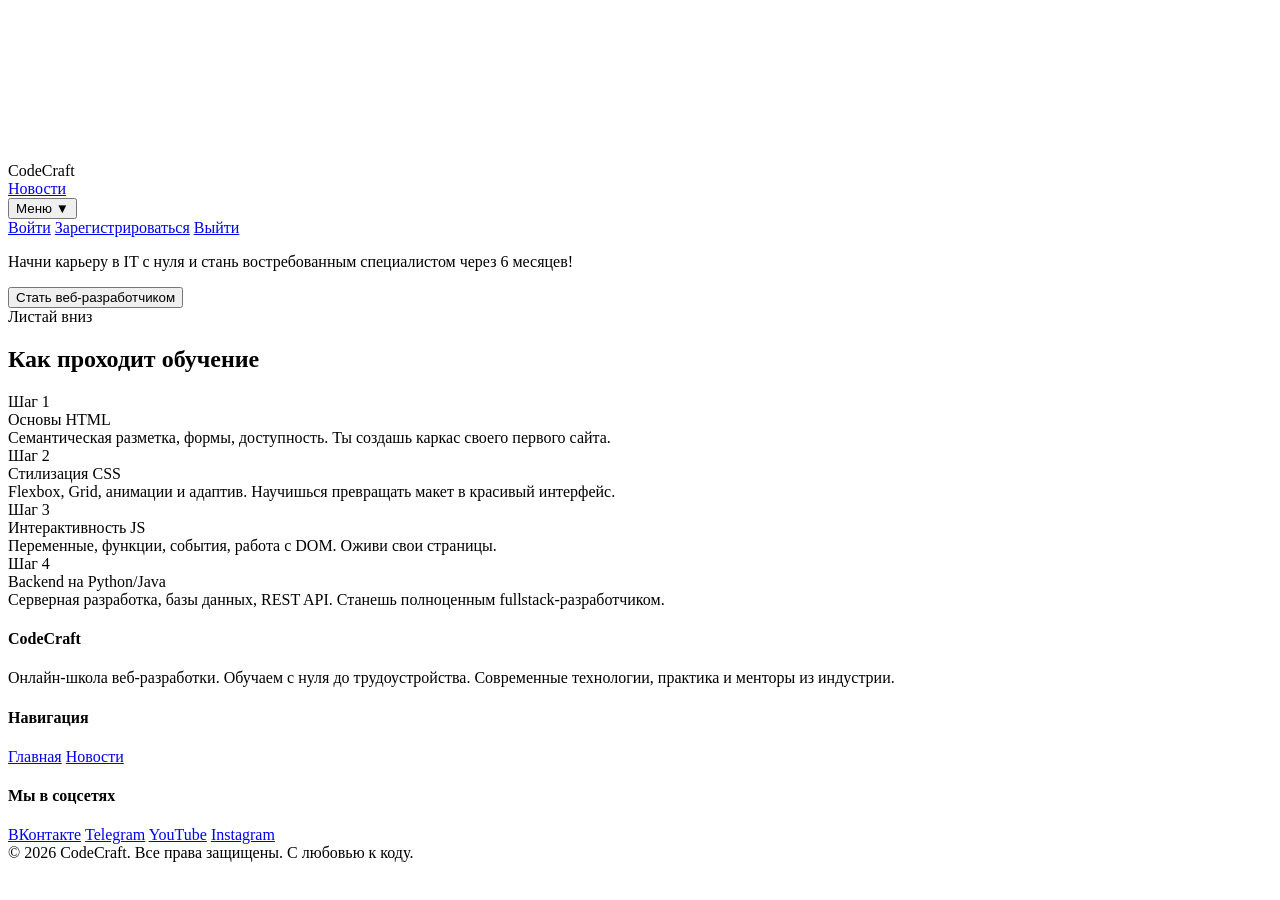
==== main.html @ d9e1cfe2 "Add files via upload" ====
<!DOCTYPE html>
<html lang="ru">
<head>
  <meta charset="UTF-8">
  <meta name="viewport" content="width=device-width, initial-scale=1.0">
  <title>CodeCraft – Стань веб-разработчиком</title>
  <link rel="stylesheet" href="../styles/reset.css">
  <link rel="stylesheet" href="../styles/style.css">
</head>
<body>
  <canvas id="codeCanvas"></canvas>

  <header class="header">
    <span class="logo">CodeCraft</span>
    <div class="nav-buttons">
      <a href="news.html" class="nav-link">Новости</a>
      <div class="dropdown">
        <button class="menu-btn" id="menuToggle">Меню ▼</button>
        <div class="dropdown-menu" id="dropdownMenu">
          <a href="index.html" class="login-link">Войти</a>
          <a href="reg.html" class="register-link">Зарегистрироваться</a>
          <a href="index.html" class="logout-link">Выйти</a>
        </div>
      </div>
    </div>
  </header>

  <div class="hero">
    <p class="motivation">Начни карьеру в IT с нуля и стань востребованным специалистом через 6 месяцев!</p>
    <button class="cta-button" onclick="redirectTo('main.html')">Стать веб-разработчиком</button>
    <div class="scroll-hint" id="scrollHint">
      <span>Листай вниз</span>
      <div class="scroll-arrow"></div>
    </div>
  </div>

  <section class="learning-section" id="learningSection">
    <h2 class="section-title">Как проходит обучение</h2>
    <div class="timeline">
      <div class="timeline-item">
        <div class="timeline-content">
          <div class="timeline-step">Шаг 1</div>
          <div class="timeline-title">Основы HTML</div>
          <div class="timeline-desc">Семантическая разметка, формы, доступность. Ты создашь каркас своего первого сайта.</div>
        </div>
      </div>
      <div class="timeline-item">
        <div class="timeline-content">
          <div class="timeline-step">Шаг 2</div>
          <div class="timeline-title">Стилизация CSS</div>
          <div class="timeline-desc">Flexbox, Grid, анимации и адаптив. Научишься превращать макет в красивый интерфейс.</div>
        </div>
      </div>
      <div class="timeline-item">
        <div class="timeline-content">
          <div class="timeline-step">Шаг 3</div>
          <div class="timeline-title">Интерактивность JS</div>
          <div class="timeline-desc">Переменные, функции, события, работа с DOM. Оживи свои страницы.</div>
        </div>
      </div>
      <div class="timeline-item">
        <div class="timeline-content">
          <div class="timeline-step">Шаг 4</div>
          <div class="timeline-title">Backend на Python/Java</div>
          <div class="timeline-desc">Серверная разработка, базы данных, REST API. Станешь полноценным fullstack-разработчиком.</div>
        </div>
      </div>
    </div>
  </section>

  <footer class="main-footer">
    <div class="footer-column">
      <h4>CodeCraft</h4>
      <p>Онлайн-школа веб-разработки. Обучаем с нуля до трудоустройства. Современные технологии, практика и менторы из индустрии.</p>
    </div>
    <div class="footer-column">
      <h4>Навигация</h4>
      <a href="main.html">Главная</a>
      <a href="news.html">Новости</a>
    </div>
    <div class="footer-column">
      <h4>Мы в соцсетях</h4>
      <div class="social-links">
        <a href="#">ВКонтакте</a>
        <a href="#">Telegram</a>
        <a href="#">YouTube</a>
        <a href="#">Instagram</a>
      </div>
    </div>
    <div class="copyright">© 2026 CodeCraft. Все права защищены. С любовью к коду.</div>
  </footer>
  <script src="/scripts/main.js"></script>
</body>
</html>
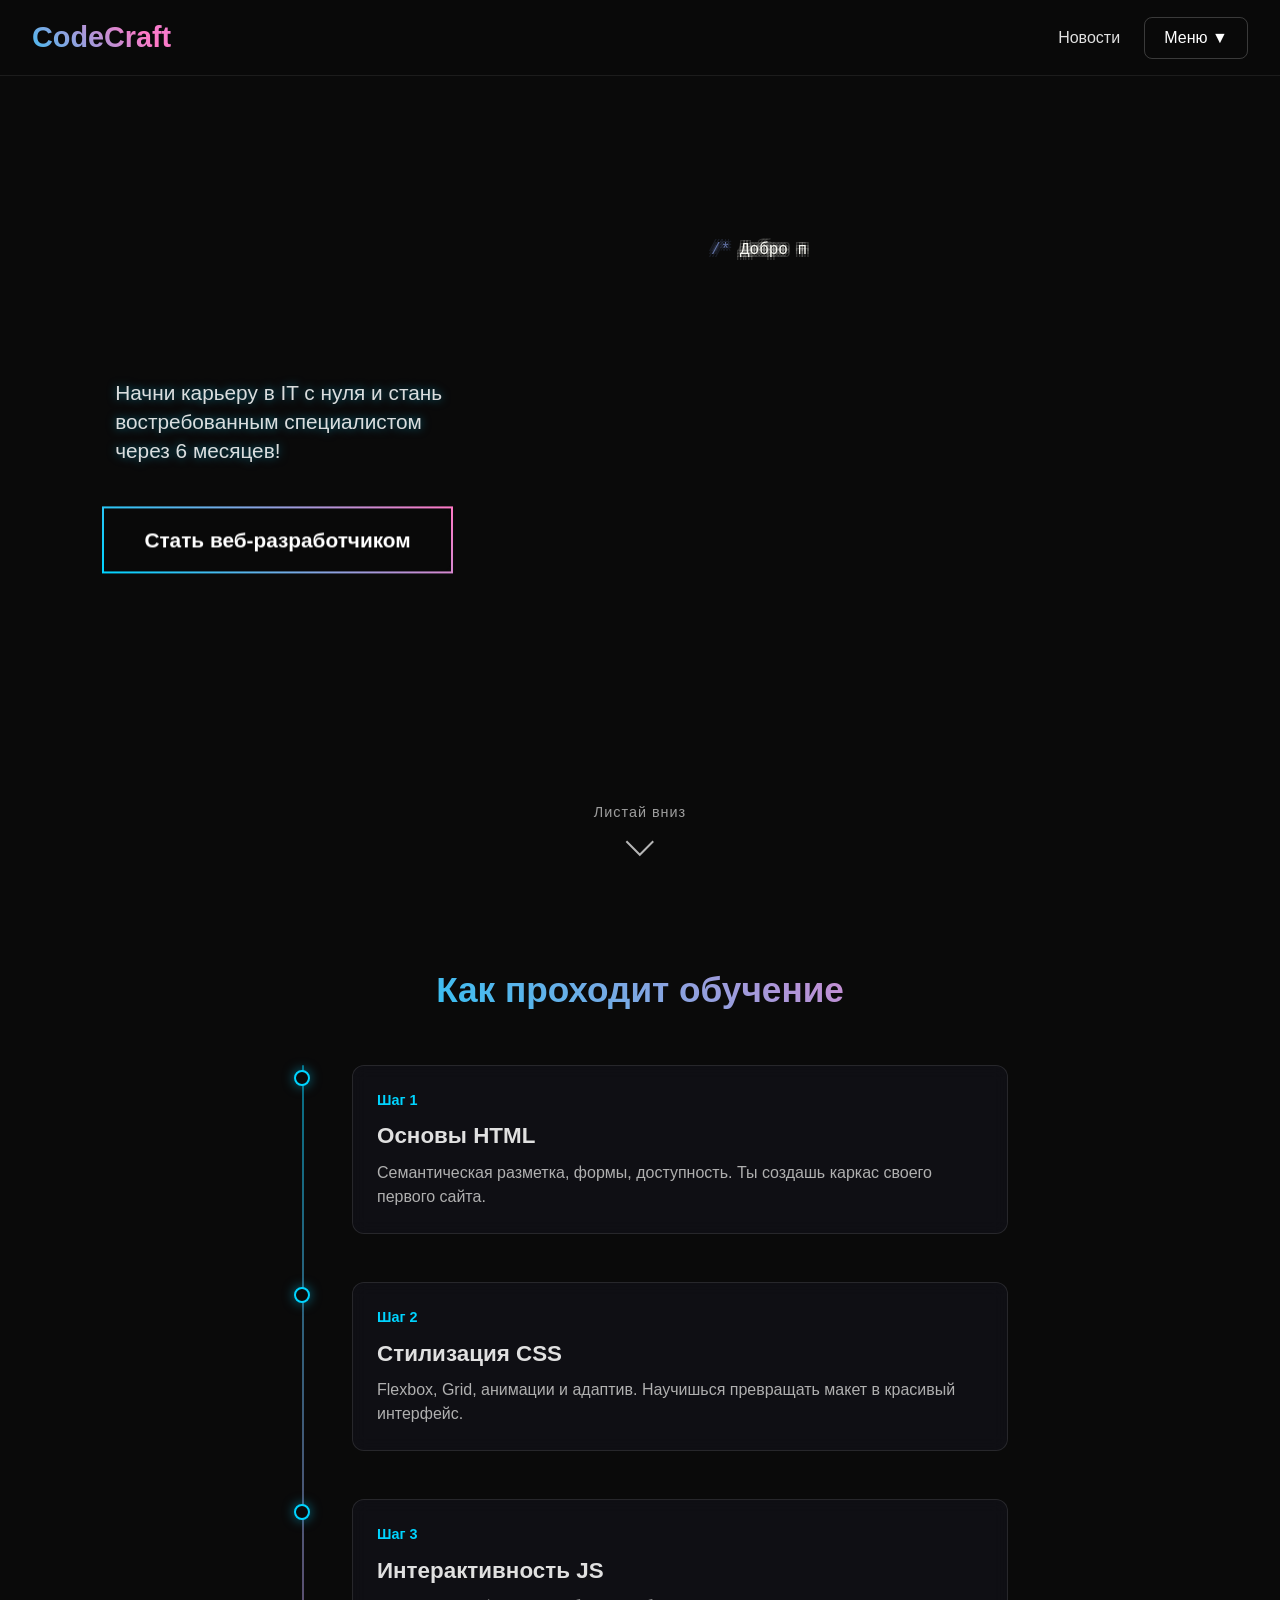
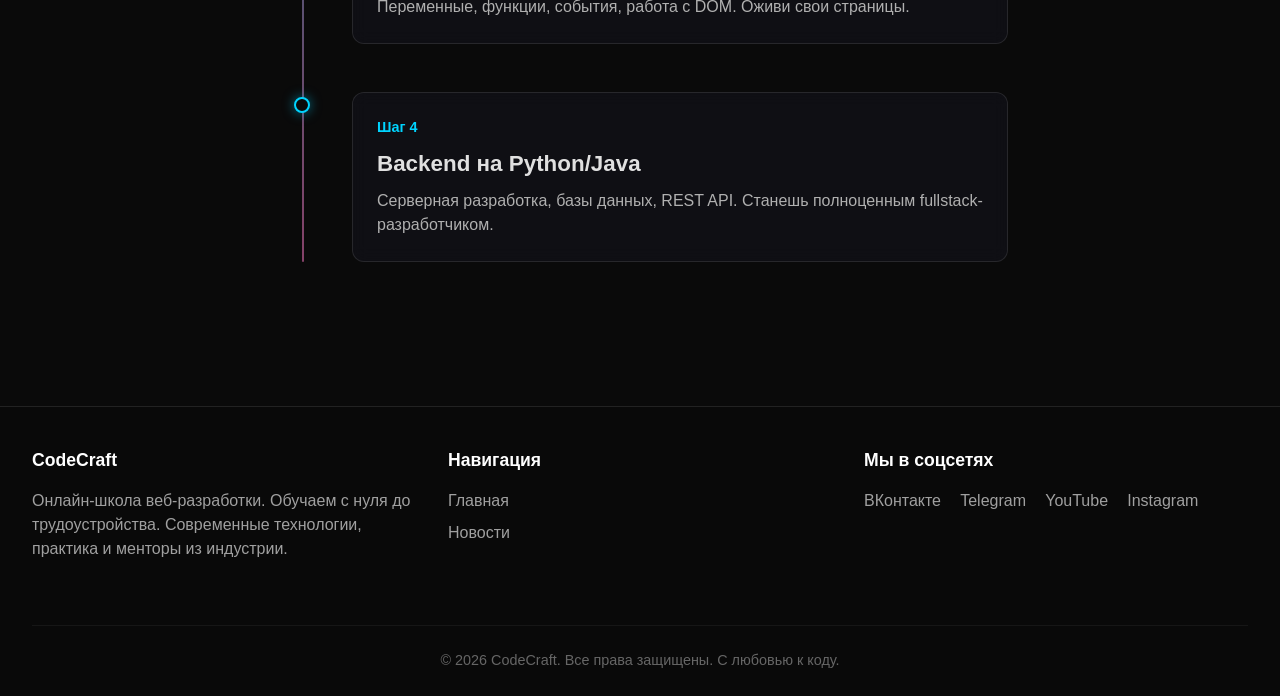
==== commit 3637000e: "Update main.html" ====
--- a/main.html
+++ b/main.html
@@ -4,8 +4,8 @@
   <meta charset="UTF-8">
   <meta name="viewport" content="width=device-width, initial-scale=1.0">
   <title>CodeCraft – Стань веб-разработчиком</title>
-  <link rel="stylesheet" href="../styles/reset.css">
-  <link rel="stylesheet" href="../styles/style.css">
+  <link rel="stylesheet" href="../reset.css">
+  <link rel="stylesheet" href="../style.css">
 </head>
 <body>
   <canvas id="codeCanvas"></canvas>
@@ -89,6 +89,6 @@
     </div>
     <div class="copyright">© 2026 CodeCraft. Все права защищены. С любовью к коду.</div>
   </footer>
-  <script src="/scripts/main.js"></script>
+  <script src="/main.js"></script>
 </body>
-</html>+</html>
--- a/style.css
+++ b/style.css
@@ -0,0 +1,423 @@
+/* ===== БАЗОВЫЕ СТИЛИ (reset уже подключён в reset.css) ===== */
+html, body {
+    width: 100%;
+    background: #0a0a0a;
+    font-family: 'Inter', sans-serif;
+    color: #e0e0e0;
+    scroll-behavior: smooth;
+  }
+  
+  canvas {
+    position: fixed;
+    top: 0;
+    left: 0;
+    z-index: 0;
+  }
+  
+  /* ===== ХЕДЕР ===== */
+  .header {
+    position: fixed;
+    top: 0;
+    left: 0;
+    width: 100%;
+    padding: 1rem 2rem;
+    display: flex;
+    justify-content: space-between;
+    align-items: center;
+    background: rgba(10, 10, 10, 0.75);
+    backdrop-filter: blur(12px);
+    -webkit-backdrop-filter: blur(12px);
+    border-bottom: 1px solid rgba(255, 255, 255, 0.08);
+    z-index: 10;
+    flex-wrap: wrap;
+    gap: 0.5rem;
+  }
+  
+  .logo {
+    font-size: 1.8rem;
+    font-weight: 700;
+    background: linear-gradient(45deg, #00d4ff, #ff79c6, #bd93f9);
+    background-size: 200% 200%;
+    -webkit-background-clip: text;
+    -webkit-text-fill-color: transparent;
+    background-clip: text;
+    animation: gradientShift 3s ease infinite;
+    transition: transform 0.3s, filter 0.3s;
+  }
+  .logo:hover {
+    transform: scale(1.05);
+    filter: brightness(1.3);
+  }
+  
+  @keyframes gradientShift {
+    0% { background-position: 0% 50%; }
+    50% { background-position: 100% 50%; }
+    100% { background-position: 0% 50%; }
+  }
+  
+  .nav-buttons {
+    display: flex;
+    align-items: center;
+    gap: 1.5rem;
+  }
+  
+  .nav-link {
+    color: #e0e0e0;
+    text-decoration: none;
+    font-weight: 500;
+    transition: color 0.3s, text-shadow 0.3s;
+    padding: 0.5rem 0;
+    position: relative;
+  }
+  .nav-link::after {
+    content: '';
+    position: absolute;
+    bottom: 0;
+    left: 0;
+    width: 0;
+    height: 1px;
+    background: #00d4ff;
+    transition: width 0.3s;
+  }
+  .nav-link:hover {
+    color: #00d4ff;
+    text-shadow: 0 0 8px rgba(0, 212, 255, 0.6);
+  }
+  .nav-link:hover::after {
+    width: 100%;
+  }
+  
+  .menu-btn {
+    background: transparent;
+    border: 1px solid rgba(255, 255, 255, 0.2);
+    color: #fff;
+    padding: 0.5rem 1.2rem;
+    border-radius: 8px;
+    cursor: pointer;
+    font-weight: 500;
+    transition: background 0.3s, border-color 0.3s, box-shadow 0.3s;
+  }
+  .menu-btn:hover {
+    background: rgba(255,255,255,0.1);
+    border-color: rgba(255,255,255,0.4);
+    box-shadow: 0 0 12px rgba(0, 212, 255, 0.3);
+  }
+  
+  .dropdown {
+    position: relative;
+  }
+  .dropdown-menu {
+    position: absolute;
+    right: 0;
+    top: 120%;
+    background: rgba(20, 20, 30, 0.9);
+    backdrop-filter: blur(16px);
+    -webkit-backdrop-filter: blur(16px);
+    border: 1px solid rgba(255,255,255,0.15);
+    border-radius: 12px;
+    min-width: 200px;
+    padding: 0.5rem;
+    display: none;
+    flex-direction: column;
+    box-shadow: 0 8px 20px rgba(0,0,0,0.6);
+  }
+  .dropdown-menu.active {
+    display: flex;
+  }
+  .dropdown-menu a {
+    color: #e0e0e0;
+    text-decoration: none;
+    padding: 0.7rem 1.2rem;
+    border-radius: 8px;
+    transition: background 0.2s, color 0.2s, padding-left 0.2s;
+    font-weight: 500;
+  }
+  .dropdown-menu a:hover {
+    background: rgba(255,255,255,0.08);
+    color: #00d4ff;
+    padding-left: 1.5rem;
+  }
+  
+  /* ===== ГЕРОЙ ===== */
+  .hero {
+    position: relative;
+    height: 100vh;
+    z-index: 1;
+  }
+  
+  .motivation {
+    position: absolute;
+    left: 9%;
+    top: 42%;
+    z-index: 5;
+    color: rgba(255, 255, 255, 0.85);
+    font-size: 1.3rem;
+    font-weight: 500;
+    text-shadow: 0 0 10px rgba(0, 212, 255, 0.5);
+    max-width: 350px;
+    line-height: 1.4;
+    pointer-events: none;
+  }
+  
+  .cta-button {
+    position: absolute;
+    left: 8%;
+    top: 60%;
+    transform: translateY(-50%);
+    z-index: 5;
+    padding: 1rem 2.5rem;
+    font-size: 1.3rem;
+    font-weight: 700;
+    color: #fff;
+    background: transparent;
+    border: 2px solid transparent;
+    border-image: linear-gradient(45deg, #00d4ff, #ff79c6) 1;
+    background-clip: padding-box;
+    border-radius: 12px;
+    cursor: pointer;
+    transition: all 0.4s ease;
+    backdrop-filter: blur(8px);
+    -webkit-backdrop-filter: blur(8px);
+    background-color: rgba(10, 10, 10, 0.3);
+  }
+  .cta-button:hover {
+    background: linear-gradient(45deg, #00d4ff, #ff79c6);
+    color: #0a0a0a;
+    border: 2px solid transparent;
+    box-shadow: 0 0 25px rgba(0, 212, 255, 0.7);
+    transform: translateY(-50%) scale(1.05);
+  }
+  
+  /* ===== ПОДСКАЗКА СКРОЛЛА ===== */
+  .scroll-hint {
+    position: absolute;
+    bottom: 3rem;
+    left: 50%;
+    transform: translateX(-50%);
+    display: flex;
+    flex-direction: column;
+    align-items: center;
+    gap: 0.5rem;
+    z-index: 5;
+    pointer-events: auto;
+    cursor: pointer;
+    animation: float 2s ease-in-out infinite;
+    transition: transform 0.3s, opacity 0.3s;
+  }
+  .scroll-hint:hover {
+    transform: translateX(-50%) scale(1.1);
+    opacity: 0.9;
+  }
+  .scroll-hint span {
+    font-size: 0.9rem;
+    color: rgba(255,255,255,0.6);
+    letter-spacing: 1px;
+  }
+  .scroll-arrow {
+    width: 20px;
+    height: 20px;
+    border-right: 2px solid rgba(255,255,255,0.7);
+    border-bottom: 2px solid rgba(255,255,255,0.7);
+    transform: rotate(45deg);
+  }
+  
+  @keyframes float {
+    0%, 100% { transform: translateX(-50%) translateY(0); }
+    50% { transform: translateX(-50%) translateY(8px); }
+  }
+  
+  /* ===== ОБУЧЕНИЕ (ТАЙМЛАЙН) ===== */
+  .learning-section {
+    position: relative;
+    z-index: 2;
+    padding: 4rem 2rem 6rem;
+    background: transparent;
+    max-width: 800px;
+    margin: 0 auto;
+  }
+  .section-title {
+    text-align: center;
+    font-size: 2.2rem;
+    font-weight: 700;
+    background: linear-gradient(45deg, #00d4ff, #ff79c6);
+    background-clip: text;
+    -webkit-text-fill-color: transparent;
+    margin-bottom: 3rem;
+  }
+  .timeline {
+    position: relative;
+  }
+  .timeline::before {
+    content: '';
+    position: absolute;
+    left: 30px;
+    top: 0;
+    bottom: 0;
+    width: 2px;
+    background: linear-gradient(to bottom, #00d4ff, #ff79c6);
+    opacity: 0.5;
+    border-radius: 2px;
+  }
+  .timeline-item {
+    position: relative;
+    margin-bottom: 3rem;
+    padding-left: 80px;
+    opacity: 0;
+    transform: translateY(30px);
+    transition: opacity 0.6s ease, transform 0.6s ease;
+  }
+  .timeline-item.visible {
+    opacity: 1;
+    transform: translateY(0);
+  }
+  .timeline-item::before {
+    content: '';
+    position: absolute;
+    left: 22px;
+    top: 5px;
+    width: 16px;
+    height: 16px;
+    border-radius: 50%;
+    background: #0a0a0a;
+    border: 2px solid #00d4ff;
+    box-shadow: 0 0 12px rgba(0, 212, 255, 0.5);
+    z-index: 1;
+    transition: background 0.3s, border-color 0.3s;
+  }
+  .timeline-item:hover::before {
+    background: #00d4ff;
+    border-color: #ff79c6;
+  }
+  .timeline-content {
+    background: rgba(20, 20, 30, 0.5);
+    backdrop-filter: blur(8px);
+    -webkit-backdrop-filter: blur(8px);
+    border: 1px solid rgba(255,255,255,0.1);
+    border-radius: 12px;
+    padding: 1.5rem;
+    transition: border-color 0.3s, box-shadow 0.3s;
+  }
+  .timeline-content:hover {
+    border-color: rgba(0, 212, 255, 0.4);
+    box-shadow: 0 0 15px rgba(0, 212, 255, 0.3);
+  }
+  .timeline-step {
+    font-size: 0.9rem;
+    font-weight: 600;
+    color: #00d4ff;
+    margin-bottom: 0.5rem;
+  }
+  .timeline-title {
+    font-size: 1.4rem;
+    font-weight: 700;
+    margin-bottom: 0.5rem;
+  }
+  .timeline-desc {
+    color: #b0b0b0;
+    line-height: 1.5;
+  }
+  
+  /* ===== ФУТЕР ===== */
+  .main-footer {
+    position: relative;
+    z-index: 2;
+    background: rgba(10, 10, 10, 0.85);
+    backdrop-filter: blur(12px);
+    -webkit-backdrop-filter: blur(12px);
+    border-top: 1px solid rgba(255,255,255,0.1);
+    padding: 2.5rem 2rem 1.5rem;
+    color: #a0a0a0;
+    display: flex;
+    flex-wrap: wrap;
+    justify-content: space-between;
+    align-items: flex-start;
+    gap: 2rem;
+  }
+  
+  .footer-column {
+    flex: 1 1 200px;
+  }
+  .footer-column h4 {
+    color: #fff;
+    margin-bottom: 1rem;
+    font-size: 1.1rem;
+  }
+  .footer-column p,
+  .footer-column a {
+    color: #a0a0a0;
+    text-decoration: none;
+    display: block;
+    margin-bottom: 0.5rem;
+    transition: color 0.2s;
+  }
+  .footer-column a:hover {
+    color: #00d4ff;
+  }
+  
+  /* Соцсети – теперь текстовые ссылки */
+  .social-links {
+    display: flex;
+    flex-wrap: wrap;
+    gap: 1.2rem;
+    margin-top: 0.5rem;
+  }
+  .social-links a {
+    color: #a0a0a0;
+    text-decoration: none;
+    font-weight: 500;
+    transition: color 0.3s, text-shadow 0.3s;
+  }
+  .social-links a:hover {
+    color: #00d4ff;
+    text-shadow: 0 0 8px rgba(0, 212, 255, 0.7);
+    text-decoration: underline;
+  }
+  
+  .copyright {
+    width: 100%;
+    text-align: center;
+    margin-top: 1.5rem;
+    padding-top: 1.5rem;
+    border-top: 1px solid rgba(255,255,255,0.05);
+    font-size: 0.9rem;
+    color: #666;
+  }
+  
+  /* ===== АДАПТИВ ===== */
+  @media (max-width: 768px) {
+    .header {
+      padding: 0.8rem 1rem;
+    }
+    .logo {
+      font-size: 1.4rem;
+    }
+    .motivation {
+      left: 5%;
+      top: 35%;
+      font-size: 1rem;
+      max-width: 250px;
+    }
+    .cta-button {
+      left: 5%;
+      top: 48%;
+      font-size: 1.1rem;
+      padding: 0.8rem 1.5rem;
+    }
+    .timeline-item {
+      padding-left: 60px;
+    }
+    .timeline::before {
+      left: 20px;
+    }
+    .timeline-item::before {
+      left: 12px;
+    }
+    .main-footer {
+      flex-direction: column;
+      align-items: center;
+      text-align: center;
+    }
+    .scroll-hint {
+      bottom: 2rem;
+    }
+  }
